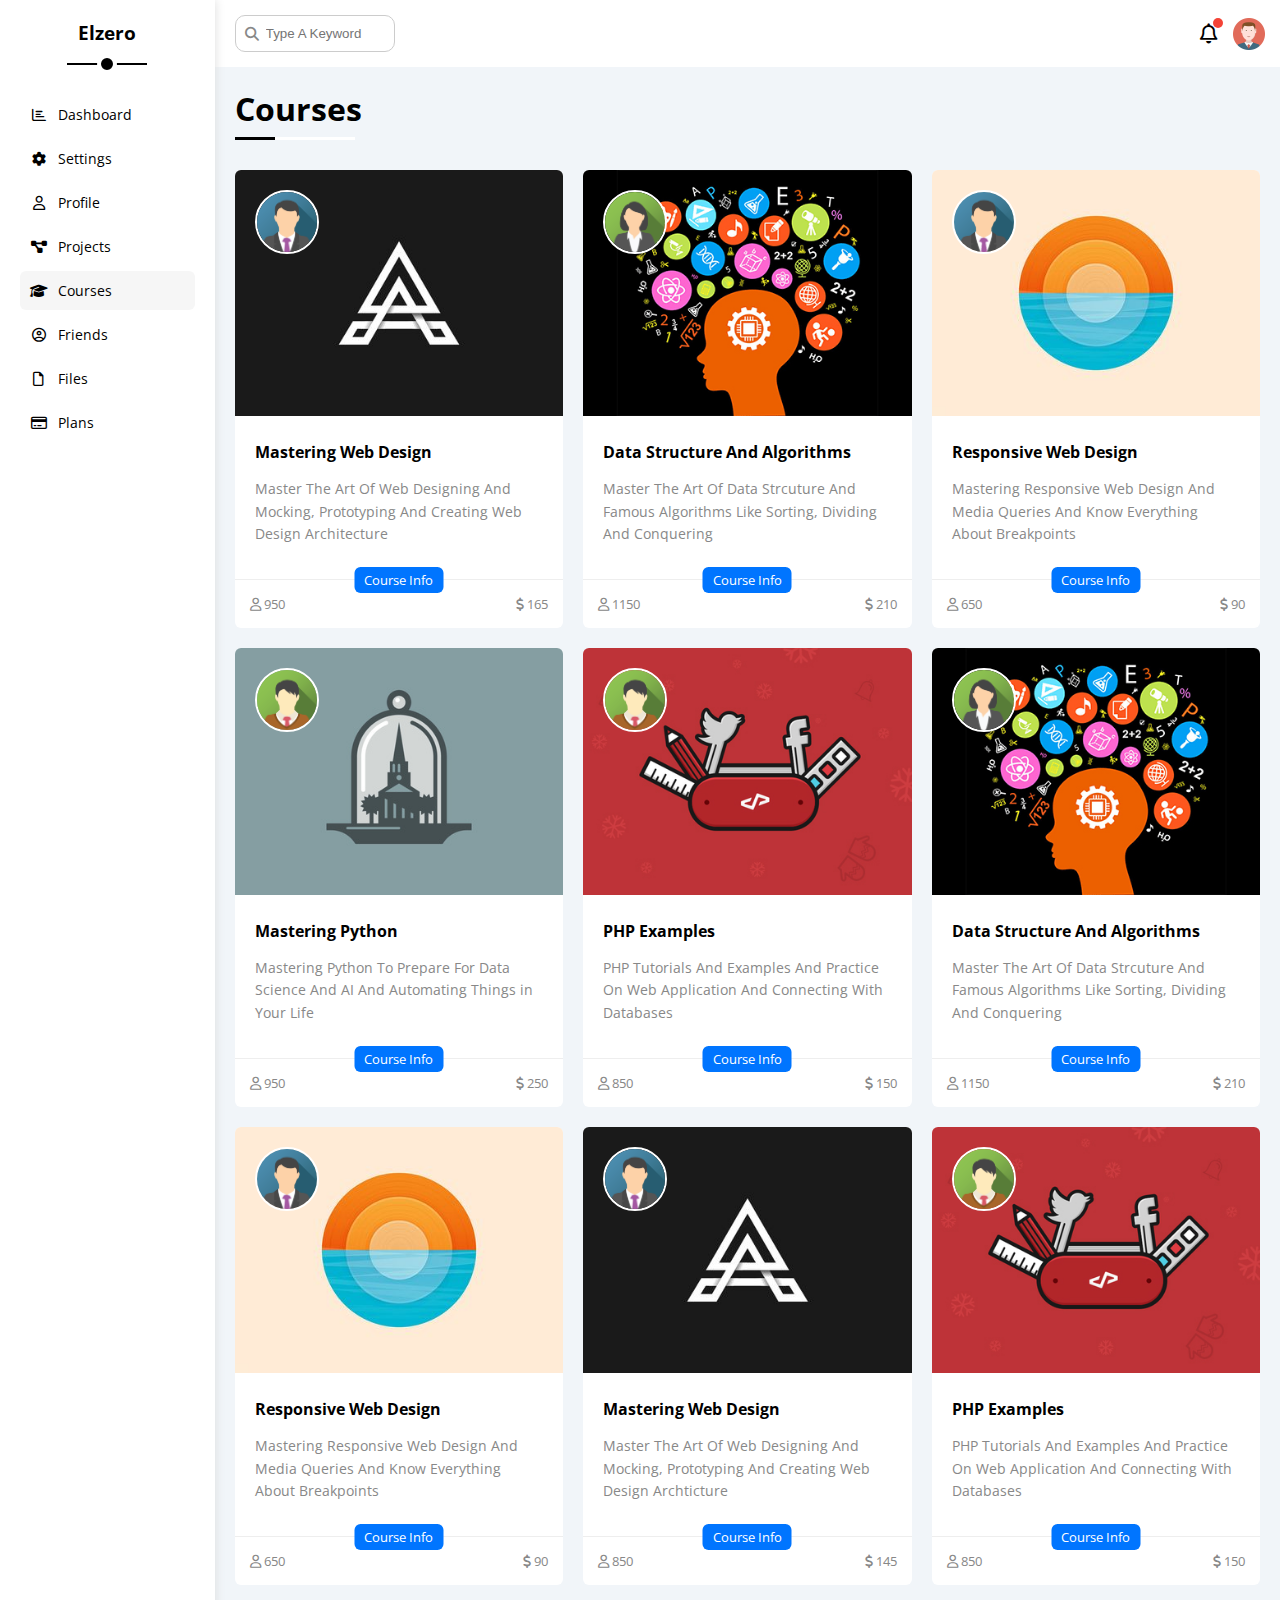
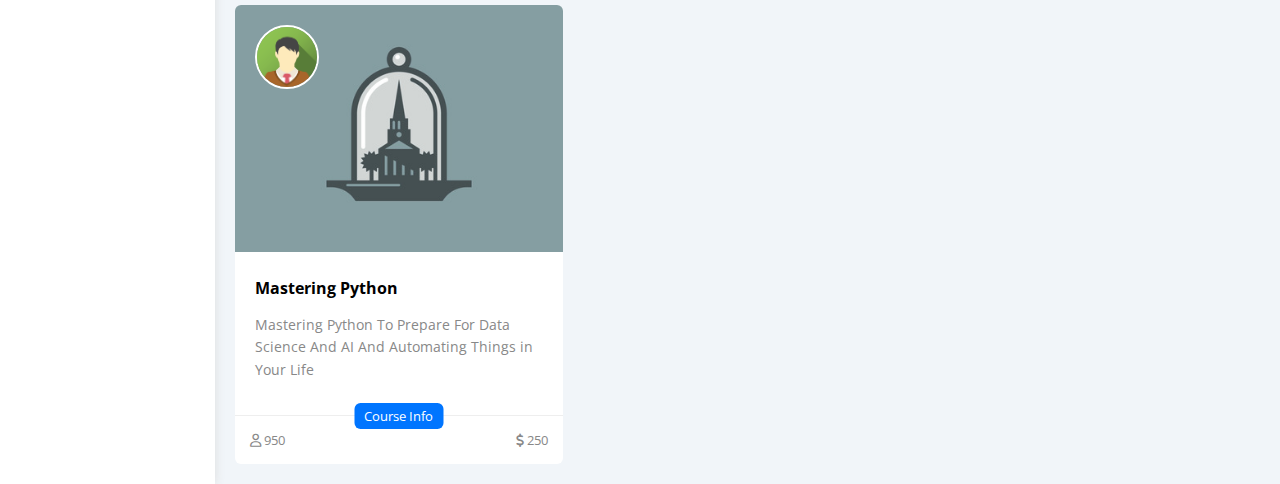
==== courses.html @ 723e6ab2 "Mr-Mahmoud" ====
<!DOCTYPE html>
<html lang="en">
  <head>
    <meta charset="UTF-8" />
    <meta http-equiv="X-UA-Compatible" content="IE=edge" />
    <meta name="viewport" content="width=device-width, initial-scale=1.0" />
    <title>Courses</title>
    <link rel="stylesheet" href="css/all.min.css" />
    <link rel="stylesheet" href="css/framework.css" />
    <link rel="stylesheet" href="css/master.css" />
    <link rel="preconnect" href="https://fonts.googleapis.com" />
    <link rel="preconnect" href="https://fonts.gstatic.com" crossorigin />
    <link href="https://fonts.googleapis.com/css2?family=Open+Sans:wght@300;500&display=swap" rel="stylesheet" />
  </head>
  <body>
    <div class="page d-flex">
      <div class="sidebar bg-white p-20 p-relative">
        <h3 class="p-relative txt-c mt-0">Elzero</h3>
        <ul>
          <li>
            <a class="d-flex align-center fs-14 c-black rad-6 p-10" href="index.html">
              <i class="fa-regular fa-chart-bar fa-fw"></i>
              <span>Dashboard</span>
            </a>
          </li>
          <li>
            <a class="d-flex align-center fs-14 c-black rad-6 p-10" href="settings.html">
              <i class="fa-solid fa-gear fa-fw"></i>
              <span>Settings</span>
            </a>
          </li>
          <li>
            <a class="d-flex align-center fs-14 c-black rad-6 p-10" href="profile.html">
              <i class="fa-regular fa-user fa-fw"></i>
              <span>Profile</span>
            </a>
          </li>
          <li>
            <a class="d-flex align-center fs-14 c-black rad-6 p-10" href="projects.html">
              <i class="fa-solid fa-diagram-project fa-fw"></i>
              <span>Projects</span>
            </a>
          </li>
          <li>
            <a class="active d-flex align-center fs-14 c-black rad-6 p-10" href="courses.html">
              <i class="fa-solid fa-graduation-cap fa-fw"></i>
              <span>Courses</span>
            </a>
          </li>
          <li>
            <a class="d-flex align-center fs-14 c-black rad-6 p-10" href="friends.html">
              <i class="fa-regular fa-circle-user fa-fw"></i>
              <span>Friends</span>
            </a>
          </li>
          <li>
            <a class="d-flex align-center fs-14 c-black rad-6 p-10" href="files.html">
              <i class="fa-regular fa-file fa-fw"></i>
              <span>Files</span>
            </a>
          </li>
          <li>
            <a class="d-flex align-center fs-14 c-black rad-6 p-10" href="plans.html">
              <i class="fa-regular fa-credit-card fa-fw"></i>
              <span>Plans</span>
            </a>
          </li>
        </ul>
      </div>
      <div class="content w-full">
        <!-- Start Head -->
        <div class="head bg-white p-15 between-flex">
          <div class="search p-relative">
            <input class="p-10" type="search" placeholder="Type A Keyword" />
          </div>
          <div class="icons d-flex align-center">
            <span class="notification p-relative">
              <i class="fa-regular fa-bell fa-lg"></i>
            </span>
            <img src="imgs/avatar.png" alt="" />
          </div>
        </div>
        <!-- End Head -->
        <h1 class="p-relative">Courses</h1>
        <div class="courses-page d-grid m-20 gap-20">
          <div class="course bg-white rad-6 p-relative">
            <img class="cover" src="imgs/course-01.jpg" alt="" />
            <img class="instructor" src="imgs/team-01.png" alt="" />
            <div class="p-20">
              <h4 class="m-0">Mastering Web Design</h4>
              <p class="description c-grey mt-15 fs-14">
                Master The Art Of Web Designing And Mocking, Prototyping And Creating Web Design Architecture
              </p>
            </div>
            <div class="info p-15 p-relative between-flex">
              <span class="title bg-blue c-white btn-shape">Course Info</span>
              <span class="c-grey">
                <i class="fa-regular fa-user"></i>
                950
              </span>
              <span class="c-grey">
                <i class="fa-solid fa-dollar-sign"></i>
                165
              </span>
            </div>
          </div>
          <div class="course bg-white rad-6 p-relative">
            <img class="cover" src="imgs/course-02.jpg" alt="" />
            <img class="instructor" src="imgs/team-02.png" alt="" />
            <div class="p-20">
              <h4 class="m-0">Data Structure And Algorithms</h4>
              <p class="description c-grey mt-15 fs-14">
                Master The Art Of Data Strcuture And Famous Algorithms Like Sorting, Dividing And Conquering
              </p>
            </div>
            <div class="info p-15 p-relative between-flex">
              <span class="title bg-blue c-white btn-shape">Course Info</span>
              <span class="c-grey"> <i class="fa-regular fa-user"></i> 1150</span>
              <span class="c-grey"><i class="fa-solid fa-dollar-sign"></i> 210</span>
            </div>
          </div>
          <div class="course bg-white rad-6 p-relative">
            <img class="cover" src="imgs/course-03.jpg" alt="" />
            <img class="instructor" src="imgs/team-01.png" alt="" />
            <div class="p-20">
              <h4 class="m-0">Responsive Web Design</h4>
              <p class="description c-grey mt-15 fs-14">
                Mastering Responsive Web Design And Media Queries And Know Everything About Breakpoints
              </p>
            </div>
            <div class="info p-15 p-relative between-flex">
              <span class="title bg-blue c-white btn-shape">Course Info</span>
              <span class="c-grey"> <i class="fa-regular fa-user"></i> 650</span>
              <span class="c-grey"><i class="fa-solid fa-dollar-sign"></i> 90</span>
            </div>
          </div>
          <div class="course bg-white rad-6 p-relative">
            <img class="cover" src="imgs/course-04.jpg" alt="" />
            <img class="instructor" src="imgs/team-03.png" alt="" />
            <div class="p-20">
              <h4 class="m-0">Mastering Python</h4>
              <p class="description c-grey mt-15 fs-14">
                Mastering Python To Prepare For Data Science And AI And Automating Things in Your Life
              </p>
            </div>
            <div class="info p-15 p-relative between-flex">
              <span class="title bg-blue c-white btn-shape">Course Info</span>
              <span class="c-grey"> <i class="fa-regular fa-user"></i> 950</span>
              <span class="c-grey"><i class="fa-solid fa-dollar-sign"></i> 250</span>
            </div>
          </div>
          <div class="course bg-white rad-6 p-relative">
            <img class="cover" src="imgs/course-05.jpg" alt="" />
            <img class="instructor" src="imgs/team-03.png" alt="" />
            <div class="p-20">
              <h4 class="m-0">PHP Examples</h4>
              <p class="description c-grey mt-15 fs-14">
                PHP Tutorials And Examples And Practice On Web Application And Connecting With Databases
              </p>
            </div>
            <div class="info p-15 p-relative between-flex">
              <span class="title bg-blue c-white btn-shape">Course Info</span>
              <span class="c-grey"> <i class="fa-regular fa-user"></i> 850</span>
              <span class="c-grey"><i class="fa-solid fa-dollar-sign"></i> 150</span>
            </div>
          </div>
          <div class="course bg-white rad-6 p-relative">
            <img class="cover" src="imgs/course-02.jpg" alt="" />
            <img class="instructor" src="imgs/team-02.png" alt="" />
            <div class="p-20">
              <h4 class="m-0">Data Structure And Algorithms</h4>
              <p class="description c-grey mt-15 fs-14">
                Master The Art Of Data Strcuture And Famous Algorithms Like Sorting, Dividing And Conquering
              </p>
            </div>
            <div class="info p-15 p-relative between-flex">
              <span class="title bg-blue c-white btn-shape">Course Info</span>
              <span class="c-grey"> <i class="fa-regular fa-user"></i> 1150</span>
              <span class="c-grey"><i class="fa-solid fa-dollar-sign"></i> 210</span>
            </div>
          </div>
          <div class="course bg-white rad-6 p-relative">
            <img class="cover" src="imgs/course-03.jpg" alt="" />
            <img class="instructor" src="imgs/team-01.png" alt="" />
            <div class="p-20">
              <h4 class="m-0">Responsive Web Design</h4>
              <p class="description c-grey mt-15 fs-14">
                Mastering Responsive Web Design And Media Queries And Know Everything About Breakpoints
              </p>
            </div>
            <div class="info p-15 p-relative between-flex">
              <span class="title bg-blue c-white btn-shape">Course Info</span>
              <span class="c-grey"> <i class="fa-regular fa-user"></i> 650</span>
              <span class="c-grey"><i class="fa-solid fa-dollar-sign"></i> 90</span>
            </div>
          </div>
          <div class="course bg-white rad-6 p-relative">
            <img class="cover" src="imgs/course-01.jpg" alt="" />
            <img class="instructor" src="imgs/team-01.png" alt="" />
            <div class="p-20">
              <h4 class="m-0">Mastering Web Design</h4>
              <p class="description c-grey mt-15 fs-14">
                Master The Art Of Web Designing And Mocking, Prototyping And Creating Web Design Archticture
              </p>
            </div>
            <div class="info p-15 p-relative between-flex">
              <span class="title bg-blue c-white btn-shape">Course Info</span>
              <span class="c-grey"> <i class="fa-regular fa-user"></i> 850</span>
              <span class="c-grey"><i class="fa-solid fa-dollar-sign"></i> 145</span>
            </div>
          </div>
          <div class="course bg-white rad-6 p-relative">
            <img class="cover" src="imgs/course-05.jpg" alt="" />
            <img class="instructor" src="imgs/team-03.png" alt="" />
            <div class="p-20">
              <h4 class="m-0">PHP Examples</h4>
              <p class="description c-grey mt-15 fs-14">
                PHP Tutorials And Examples And Practice On Web Application And Connecting With Databases
              </p>
            </div>
            <div class="info p-15 p-relative between-flex">
              <span class="title bg-blue c-white btn-shape">Course Info</span>
              <span class="c-grey"> <i class="fa-regular fa-user"></i> 850</span>
              <span class="c-grey"><i class="fa-solid fa-dollar-sign"></i> 150</span>
            </div>
          </div>
          <div class="course bg-white rad-6 p-relative">
            <img class="cover" src="imgs/course-04.jpg" alt="" />
            <img class="instructor" src="imgs/team-03.png" alt="" />
            <div class="p-20">
              <h4 class="m-0">Mastering Python</h4>
              <p class="description c-grey mt-15 fs-14">
                Mastering Python To Prepare For Data Science And AI And Automating Things in Your Life
              </p>
            </div>
            <div class="info p-15 p-relative between-flex">
              <span class="title bg-blue c-white btn-shape">Course Info</span>
              <span class="c-grey"> <i class="fa-regular fa-user"></i> 950</span>
              <span class="c-grey"><i class="fa-solid fa-dollar-sign"></i> 250</span>
            </div>
          </div>
        </div>
      </div>
    </div>
  </body>
</html>
---- css/framework.css ----
:root {
  --blue-color: #0075ff;
  --blue-alt-color: #0d69d5;
  --orange-color: #f59e0b;
  --green-color: #22c55e;
  --red-color: #f44336;
  --grey-color: #888;
}
/* Start Box */
.d-flex {
  display: flex;
}
.f-wrap {
  flex-wrap: wrap;
}
.align-center {
  align-items: center;
}
.space-between {
  justify-content: space-between;
}
.d-grid {
  display: grid;
}
.gap-20 {
  gap: 20px;
}
.d-block {
  display: block;
}
@media (max-width: 767px) {
  .block-mobile {
    display: block;
  }
  .hide-mobile {
    display: none;
  }
}
/* End Box */
/* Start Padding + Margin */
.p-10 {
  padding: 10px;
}
.p-15 {
  padding: 15px;
}
.p-20 {
  padding: 20px;
}
.pt-10 {
  padding-top: 10px;
}
.pt-15 {
  padding-top: 15px;
}
.pt-20 {
  padding-top: 20px;
}
.pb-10 {
  padding-bottom: 10px;
}
.pb-15 {
  padding-bottom: 15px;
}
.pb-20 {
  padding-bottom: 20px;
}
.pl-15 {
  padding-left: 15px;
}
.m-0 {
  margin: 0;
}
.m-15 {
  margin: 15px;
}
.m-20 {
  margin: 20px;
}
.mt-0 {
  margin-top: 0;
}
.mt-5 {
  margin-top: 5px;
}
.mt-10 {
  margin-top: 10px;
}
.mt-15 {
  margin-top: 15px;
}
.mt-20 {
  margin-top: 20px;
}
.mt-25 {
  margin-top: 25px;
}
.mr-10 {
  margin-right: 10px;
}
.mr-15 {
  margin-right: 15px;
}
.mb-5 {
  margin-bottom: 5px;
}
.mb-10 {
  margin-bottom: 10px;
}
.mb-15 {
  margin-bottom: 15px;
}
.mb-20 {
  margin-bottom: 20px;
}
.mb-25 {
  margin-bottom: 25px;
}
/* End Padding + Margin */
/* Start Color */
.c-black {
  color: black;
}
.c-white {
  color: white;
}
.c-grey {
  color: var(--grey-color);
}
.c-red {
  color: var(--red-color);
}
.c-green {
  color: var(--green-color);
}
.c-blue {
  color: var(--blue-color);
}
.c-orange {
  color: var(--orange-color);
}
.bg-red {
  background-color: var(--red-color);
}
.bg-green {
  background-color: var(--green-color);
}
.bg-blue {
  background-color: var(--blue-color);
}
.bg-orange {
  background-color: var(--orange-color);
}
.bg-white {
  background-color: white;
}
.bg-eee {
  background-color: #eee;
}
/* End Color */
/* Start Position */
.p-relative {
  position: relative;
}
.p-absolute {
  position: absolute;
}
/* End Position */
/* Start Font */
.txt-c {
  text-align: center;
}
.fs-13 {
  font-size: 13px;
}
.fs-14 {
  font-size: 14px;
}
.fs-15 {
  font-size: 15px;
}
.fs-25 {
  font-size: 25px;
}
.fw-bold {
  font-weight: bold;
}
@media (max-width: 767px) {
  .txt-c-mobile {
    text-align: center;
  }
}
/* End Font */
/* Start Border */
.rad-6 {
  border-radius: 6px;
}
.rad-10 {
  border-radius: 10px;
}
.rad-half {
  border-radius: 50%;
}
.b-none {
  border: none;
}
.border-ccc {
  border: 1px solid #ccc;
}
.border-eee {
  border: 1px solid #eee;
}

/* End Border */
/* Start Width + Height */
.w-full {
  width: 100%;
}
.w-100 {
  width: 100px;
}
.w-fit {
  width: fit-content;
}
.h-full {
  height: 100%;
}
.h-100 {
  height: 100px;
}
/* End Width + Height */
/* Start Components */
.center-flex {
  display: flex;
  align-items: center;
  justify-content: center;
}
.between-flex {
  display: flex;
  align-items: center;
  justify-content: space-between;
}
.btn-shape {
  padding: 4px 10px;
  border-radius: 6px;
}
/* End Components */
---- css/master.css ----
:root {
  --blue-color: #0075ff;
  --blue-alt-color: #0d69d5;
  --orange-color: #f59e0b;
  --green-color: #22c55e;
  --red-color: #f44336;
  --grey-color: #888;
}
* {
  box-sizing: border-box;
}
body {
  font-family: "Open Sans", sans-serif;
  margin: 0;
}
*:focus {
  outline: none;
}
a {
  text-decoration: none;
}
ul {
  list-style: none;
  padding: 0;
}
::-webkit-scrollbar {
  width: 15px;
}
::-webkit-scrollbar-track {
  background-color: white;
}
::-webkit-scrollbar-thumb {
  background-color: var(--blue-color);
}
::-webkit-scrollbar-thumb:hover {
  background-color: var(--blue-alt-color);
}
.page {
  background-color: #f1f5f9;
  min-height: 100vh;
}
/* Start Sidebar */
.sidebar {
  width: 250px;
  box-shadow: 0 0 10px #ddd;
}
.sidebar > h3 {
  margin-bottom: 50px;
}
.sidebar > h3::before,
.sidebar > h3::after {
  content: "";
  background-color: black;
  transform: translateX(-50%);
  position: absolute;
  left: 50%;
}
.sidebar > h3::before {
  width: 80px;
  height: 2px;
  bottom: -20px;
}
.sidebar > h3::after {
  bottom: -29px;
  width: 12px;
  height: 12px;
  border-radius: 50%;
  border: 4px solid white;
}
.sidebar ul li a {
  transition: 0.3s;
  margin-bottom: 5px;
}
.sidebar ul li a:hover,
.sidebar ul li a.active {
  background-color: #f6f6f6;
}
.sidebar ul li a span {
  font-size: 14px;
  margin-left: 10px;
}
@media (max-width: 767px) {
  .sidebar {
    width: 58px;
    padding: 10px;
  }
  .sidebar > h3 {
    font-size: 13px;
    margin-bottom: 15px;
  }
  .sidebar > h3::before,
  .sidebar > h3::after {
    display: none;
  }
  .sidebar ul li a span {
    display: none;
  }
}
/* End Sidebar */
/* Start Content */
.content {
  overflow: hidden;
}
.head .search::before {
  font-family: var(--fa-style-family-classic);
  content: "\f002";
  font-weight: 900;
  position: absolute;
  left: 15px;
  top: 50%;
  transform: translateY(-50%);
  font-size: 14px;
  color: var(--grey-color);
}
.head .search input {
  border: 1px solid #ccc;
  border-radius: 10px;
  margin-left: 5px;
  padding-left: 30px;
  width: 160px;
  transition: width 0.3s;
}
.head .search input:focus {
  width: 200px;
}
.head .search input:focus::placeholder {
  opacity: 0;
}
.head .icons .notification::before {
  content: "";
  position: absolute;
  width: 10px;
  height: 10px;
  background-color: var(--red-color);
  border-radius: 50%;
  right: -5px;
  top: -5px;
}
.head .icons img {
  width: 32px;
  height: 32px;
  margin-left: 15px;
}
.page h1 {
  margin: 20px 20px 40px;
}
.page h1::before,
.page h1::after {
  content: "";
  height: 3px;
  position: absolute;
  bottom: -10px;
  left: 0;
}
.page h1::before {
  background-color: white;
  width: 120px;
}
.page h1::after {
  background-color: black;
  width: 40px;
}
.wrapper {
  grid-template-columns: repeat(auto-fill, minmax(450px, 1fr));
  margin-left: 20px;
  margin-right: 20px;
  margin-bottom: 20px;
}
@media (max-width: 767px) {
  .wrapper {
    grid-template-columns: minmax(200px, 1fr);
    margin-left: 10px;
    margin-right: 10px;
    gap: 10px;
  }
}
/* End Content */
/* Start Welcome Widget */
.welcome {
  overflow: hidden;
}
.welcome .intro img {
  width: 200px;
  margin-bottom: -10px;
}
.welcome .avatar {
  width: 64px;
  height: 64px;
  border: 2px solid white;
  border-radius: 50%;
  padding: 2px;
  box-shadow: 0 0 5px #ddd;
  margin-left: 20px;
  margin-top: -32px;
}
.welcome .body {
  border-top: 1px solid #eee;
  border-bottom: 1px solid #eee;
}
.welcome .body > div {
  flex: 1;
}
.welcome .visit {
  margin: 0 15px 15px auto;
  transition: 0.3s;
}
.welcome .visit:hover {
  background-color: var(--blue-alt-color);
}
@media (max-width: 767px) {
  .welcome .intro {
    padding-bottom: 30px;
  }
  .welcome .avatar {
    margin-left: 0;
  }
  .welcome .body > div:not(:last-child) {
    margin-bottom: 20px;
  }
}
/* End Welcome Widget */
/* Start Quick Draft Widget */
.quick-draft textarea {
  resize: none;
  min-height: 180px;
}
.quick-draft .save {
  margin-left: auto;
  transition: 0.3s;
  cursor: pointer;
}
.quick-draft .save:hover {
  background-color: var(--blue-alt-color);
}
/* End Quick Draft Widget */
/* Start Targets */
.targets .target-row .icon {
  width: 80px;
  height: 80px;
  margin-right: 15px;
}
.targets .details {
  flex: 1;
}
.targets .details .progress {
  height: 4px;
}
.targets .details .progress > span {
  position: absolute;
  left: 0;
  top: 0;
  height: 100%;
}
.targets .details .progress > span span {
  position: absolute;
  bottom: 16px;
  right: -16px;
  color: white;
  padding: 2px 5px;
  border-radius: 6px;
  font-size: 13px;
}
.targets .details .progress > span span::after {
  content: "";
  border-color: transparent;
  border-width: 5px;
  border-style: solid;
  position: absolute;
  bottom: -10px;
  left: 50%;
  transform: translateX(-50%);
}
.targets .details .progress > .blue span::after {
  border-top-color: var(--blue-color);
}
.targets .details .progress > .orange span::after {
  border-top-color: var(--orange-color);
}
.targets .details .progress > .green span::after {
  border-top-color: var(--green-color);
}
.blue .icon,
.blue .progress {
  background-color: rgb(0 117 255 / 20%);
}
.orange .icon,
.orange .progress {
  background-color: rgb(245 158 11 / 20%);
}
.green .icon,
.green .progress {
  background-color: rgb(34 197 94 / 20%);
}
/* End Targets */
/* Start Tickets */
.tickets .box {
  border: 1px solid #ccc;
  width: calc(50% - 10px);
}
@media (max-width: 767px) {
  .tickets .box {
    width: 100%;
  }
}
/* End Tickets */
/* Start Latest News */
.latest-news .news-row:not(:last-of-type) {
  margin-bottom: 20px;
  padding-bottom: 20px;
  border-bottom: 1px solid #eee;
}
.latest-news .news-row img {
  width: 100px;
  border-radius: 6px;
  margin-right: 15px;
}
.latest-news .info {
  flex-grow: 1;
}
.latest-news .info h3 {
  margin: 0 0 6px;
  font-size: 16px;
}
@media (max-width: 767px) {
  .latest-news .news-row {
    display: block;
  }
  .latest-news .news-row .label {
    margin: 10px auto;
    width: fit-content;
  }
}
/* End Latest News */
/* Start Tasks */
.tasks .task-row:not(:last-of-type) {
  margin-bottom: 15px;
  padding-bottom: 15px;
  border-bottom: 1px solid #eee;
}
.tasks .info {
  flex-grow: 1;
}
.tasks .done {
  opacity: 0.3;
}
.tasks .done h3,
.tasks .done p {
  text-decoration: line-through;
}
.tasks .delete {
  cursor: pointer;
  transition: 0.3s;
}
.tasks .delete:hover {
  color: var(--red-color);
}
/* End Tasks */
/* Start Latest Uploads */
.latest-uploads ul li:not(:last-child) {
  border-bottom: 1px solid #eee;
}
.latest-uploads ul li img {
  width: 40px;
  height: 40px;
}
/* End Latest Uploads */
/* Start Last Project */
.last-project ul::before {
  content: "";
  position: absolute;
  left: 11px;
  width: 2px;
  height: 100%;
  background-color: var(--blue-color);
}
.last-project ul li::before {
  content: "";
  width: 20px;
  height: 20px;
  display: block;
  border-radius: 50%;
  background-color: white;
  border: 2px solid white;
  outline: 2px solid var(--blue-color);
  margin-right: 15px;
  z-index: 1;
}
.last-project ul li.done::before {
  background-color: var(--blue-color);
}
.last-project ul li.current::before {
  animation: change-color 0.8s infinite alternate;
}
.last-project .launch-icon {
  position: absolute;
  width: 160px;
  right: 0;
  bottom: 0;
  opacity: 0.1;
}
/* End Last Project */
/* Start Reminders */
.reminders ul li .key {
  width: 15px;
  height: 15px;
}
.reminders ul li > .blue {
  border-left: 2px solid var(--blue-color);
}
.reminders ul li > .green {
  border-left: 2px solid var(--green-color);
}
.reminders ul li > .orange {
  border-left: 2px solid var(--orange-color);
}
.reminders ul li > .red {
  border-left: 2px solid var(--red-color);
}
/* End Reminders */
/* Start Latest Post */
.latest-post .avatar {
  width: 48px;
  height: 48px;
}
.latest-post .post-content {
  text-transform: capitalize;
  line-height: 1.8;
  border-top: 1px solid #eee;
  border-bottom: 1px solid #eee;
  min-height: 140px;
}
/* End Latest Post */
/* Start Social Media */
.social-media .box {
  padding-left: 70px;
}
.social-media .box i {
  position: absolute;
  left: 0;
  top: 0;
  width: 52px;
  transition: 0.3s;
}
.social-media .box i:hover {
  transform: rotate(5deg);
}
.social-media .twitter {
  background-color: rgb(29 161 242 / 20%);
  color: #1da1f2;
}
.social-media .twitter i,
.social-media .twitter a {
  background-color: #1da1f2;
}
.social-media .facebook {
  background-color: rgb(24 119 242 / 20%);
  color: #1da1f2;
}
.social-media .facebook i,
.social-media .facebook a {
  background-color: #1877f2;
}
.social-media .youtube {
  background-color: rgb(255 0 0 / 20%);
  color: #ff0000;
}
.social-media .youtube i,
.social-media .youtube a {
  background-color: #ff0000;
}
.social-media .linkedin {
  background-color: rgb(0 119 181 / 20%);
  color: #0077b5;
}
.social-media .linkedin i,
.social-media .linkedin a {
  background-color: #0077b5;
}
/* End Social Media */
/* Start Projects Table */
.projects .responsive-table {
  overflow-x: auto;
}
.projects table {
  min-width: 1000px;
  border-spacing: 0;
}
.projects thead td {
  background-color: #eee;
  font-weight: bold;
}
.projects table td {
  padding: 15px;
}
.projects tbody td {
  border-bottom: 1px solid #eee;
  border-left: 1px solid #eee;
  transition: 0.3s;
}
.projects table tbody tr td:last-child {
  border-right: 1px solid #eee;
}
.projects tbody tr:hover td {
  background-color: #faf7f7;
}
.projects table img {
  width: 32px;
  height: 32px;
  border-radius: 50%;
  padding: 2px;
  background-color: white;
}
.projects table img:not(:first-child) {
  margin-left: -20px;
}
.projects table .label {
  font-size: 13px;
}
/* End Projects Table */
/* Start Settings */
.settings-page {
  grid-template-columns: repeat(auto-fill, minmax(500px, 1fr));
}
@media (max-width: 767px) {
  .settings-page {
    grid-template-columns: minmax(100px, 1fr);
    margin-left: 10px;
    margin-right: 10px;
    gap: 10px;
  }
}
.settings-page .close-message {
  border: 1px solid #ccc;
  resize: none;
  min-height: 150px;
}
.settings-page .email {
  display: inline-flex;
  width: calc(100% - 80px);
}
.settings-page .sec-box {
  padding-bottom: 15px;
}
.settings-page .sec-box:not(:last-of-type) {
  border-bottom: 1px solid #eee;
}
.settings-page .sec-box .button {
  transition: 0.3s;
}
.settings-page .sec-box .button:hover {
  background-color: var(--blue-alt-color);
}
.settings-page .social-boxes i {
  width: 40px;
  height: 40px;
  background-color: #f6f6f6;
  border: 1px solid #ddd;
  border-right: none;
  border-radius: 6px 0 0 6px;
  transition: 0.3s;
}
.settings-page .social-boxes input {
  height: 40px;
  background-color: #f6f6f6;
  border: 1px solid #ddd;
  padding-left: 10px;
  border-radius: 0 6px 6px 0;
}
.settings-page .social-boxes > div:focus-within i {
  color: black;
}
.widgets-control .control input[type="checkbox"] {
  -webkit-appearance: none;
  appearance: none;
}
.widgets-control .control label {
  padding-left: 30px;
  cursor: pointer;
  position: relative;
}
.widgets-control .control label::before,
.widgets-control .control label::after {
  position: absolute;
  left: 0;
  top: 50%;
  margin-top: -9px;
  border-radius: 4px;
}
.widgets-control .control label::before {
  content: "";
  width: 14px;
  height: 14px;
  border: 2px solid var(--grey-color);
}
.widgets-control .control label:hover::before {
  border-color: var(--blue-alt-color);
}
.widgets-control .control label::after {
  font-family: var(--fa-style-family-classic);
  content: "\f00c";
  font-weight: 900;
  background-color: var(--blue-color);
  color: white;
  font-size: 12px;
  width: 18px;
  height: 18px;
  display: flex;
  justify-content: center;
  align-items: center;
  transform: scale(0) rotate(360deg);
  transition: 0.3s;
}
.widgets-control .control input[type="checkbox"]:checked + label::after {
  transform: scale(1);
}
.backup-control input[type="radio"] {
  -webkit-appearance: none;
  appearance: none;
}
.backup-control .date label {
  padding-left: 30px;
  cursor: pointer;
  position: relative;
}
.backup-control .date label::before {
  content: "";
  position: absolute;
  top: 50%;
  left: 0;
  margin-top: -11px;
  width: 18px;
  height: 18px;
  border: 2px solid var(--grey-color);
  border-radius: 50%;
}
.backup-control .date label::after {
  content: "";
  position: absolute;
  left: 5px;
  top: 5px;
  width: 12px;
  height: 12px;
  background: var(--blue-color);
  border-radius: 50%;
  transition: 0.3s;
  transform: scale(0);
}
.backup-control .date input[type="radio"]:checked + label::before {
  border-color: var(--blue-color);
}
.backup-control .date input[type="radio"]:checked + label::after {
  transform: scale(1);
}
.backup-control .servers {
  border-top: 1px solid #eee;
  padding-top: 20px;
}
@media (max-width: 767px) {
  .backup-control .servers {
    flex-wrap: wrap;
  }
}
.backup-control .servers .server {
  border: 2px solid #eee;
  position: relative;
}
.backup-control .servers .server label {
  cursor: pointer;
}
.backup-control .servers input[type="radio"]:checked + .server {
  border-color: var(--blue-color);
  color: var(--blue-color);
}
.toggle-checkbox {
  -webkit-appearance: none;
  appearance: none;
  display: none;
}
.toggle-switch {
  background-color: #ccc;
  width: 78px;
  height: 32px;
  border-radius: 16px;
  position: relative;
  transition: 0.3s;
  cursor: pointer;
}
.toggle-switch::before {
  font-family: var(--fa-style-family-classic);
  content: "\f00d";
  font-weight: 900;
  background-color: white;
  width: 24px;
  height: 24px;
  position: absolute;
  border-radius: 50%;
  top: 4px;
  left: 4px;
  display: flex;
  justify-content: center;
  align-items: center;
  color: #aaa;
  transition: 0.3s;
}
.toggle-checkbox:checked + .toggle-switch {
  background-color: var(--blue-color);
}
.toggle-checkbox:checked + .toggle-switch::before {
  content: "\f00c";
  left: 50px;
  color: var(--blue-color);
}
.settings-page :disabled {
  cursor: no-drop;
  background-color: #f0f4f8;
  color: #bbb;
}
/* End Settings */
/* Start Profile Page */
@media (max-width: 767px) {
  .profile-page .overview {
    flex-direction: column;
  }
}
.profile-page .avatar-box {
  width: 300px;
}
@media (min-width: 768px) {
  .profile-page .avatar-box {
    border-right: 1px solid #eee;
  }
}
.profile-page .avatar-box > img {
  width: 120px;
  height: 120px;
}
.profile-page .avatar-box .level {
  height: 6px;
  overflow: hidden;
  margin: auto;
  width: 70%;
}
.profile-page .avatar-box .level span {
  position: absolute;
  left: 0;
  top: 0;
  height: 100%;
  background-color: var(--blue-color);
  border-radius: 6px;
}
.profile-page .info-box .box {
  flex-wrap: wrap;
  border-bottom: 1px solid #eee;
  transition: 0.3s;
}
.profile-page .info-box .box:hover {
  background-color: #f9f9f9;
}
.profile-page .info-box .box > div {
  min-width: 250px;
  padding: 10px 0 0;
}
.profile-page .info-box h4 {
  font-weight: normal;
}
/* Start Training Code */
.profile-page .info-box .toggle-switch {
  height: 20px;
}
@media (max-width: 767px) {
  .profile-page .info-box .toggle-switch {
    margin: auto;
  }
}
.profile-page .info-box .toggle-switch::before {
  width: 12px;
  height: 12px;
  font-size: 8px;
}
.profile-page .info-box .toggle-checkbox:checked + .toggle-switch::before {
  left: 62px;
}
/* End Training Code */
@media (max-width: 767px) {
  .profile-page .other-data {
    flex-direction: column;
  }
}
.profile-page .skills-card {
  flex-grow: 1;
}
.profile-page .skills-card ul li {
  padding: 15px 0;
}
.profile-page .skills-card ul li:not(:last-child) {
  border-bottom: 1px solid #eee;
}
.profile-page .skills-card ul li span {
  display: inline-flex;
  padding: 4px 10px;
  background-color: #eee;
  border-radius: 6px;
  font-size: 14px;
}
.profile-page .skills-card ul li span:not(:last-child) {
  margin-right: 5px;
}
.profile-page .activities {
  flex-grow: 2;
}
.profile-page .activity:not(:last-of-type) {
  border-bottom: 1px solid #eee;
  padding-bottom: 20px;
  margin-bottom: 20px;
}
.profile-page .activity img {
  width: 64px;
  height: 64px;
  margin-right: 10px;
}
@media (min-width: 768px) {
  .profile-page .activity .date {
    margin-left: auto;
    text-align: right;
  }
}
@media (max-width: 767px) {
  .profile-page .activity {
    flex-direction: column;
  }
  .profile-page .activity img {
    margin-right: 0;
    margin-bottom: 15px;
  }
  .profile-page .activity .date {
    margin-top: 15px;
  }
}
/* End Profile Page */
/* Start Projects Page */
.projects-page {
  grid-template-columns: repeat(auto-fill, minmax(500px, 1fr));
}
@media (max-width: 767px) {
  .projects-page {
    grid-template-columns: minmax(200px, 1fr);
    margin-left: 10px;
    margin-right: 10px;
    gap: 10px;
  }
}
.projects-page .project .date {
  position: absolute;
  right: 10px;
  top: 10px;
}
.projects-page .project h4 {
  font-weight: normal;
}
.projects-page .project .team {
  position: relative;
  min-height: 80px;
}
.projects-page .project .team a {
  position: absolute;
  left: 0;
  bottom: 0;
}
.projects-page .project .team a:nth-child(2) {
  left: 25px;
}
.projects-page .project .team a:nth-child(3) {
  left: 50px;
}
.projects-page .project .team a:nth-child(4) {
  left: 75px;
}
.projects-page .project .team a:nth-child(5) {
  left: 100px;
}
.projects-page .project .team a:hover {
  z-index: 1000;
}
.projects-page .project .team img {
  width: 40px;
  height: 40px;
  border-radius: 50%;
  border: 2px solid white;
}
.projects-page .project .do {
  justify-content: flex-end;
  border-top: 1px solid #eee;
  padding-top: 15px;
  margin-top: 15px;
}
@media (max-width: 767px) {
  .projects-page .project .do {
    flex-direction: column;
  }
}
.projects-page .project .do span {
  padding: 3px 8px;
  margin-left: 5px;
  width: fit-content;
}
@media (max-width: 767px) {
  .projects-page .project .do span:not(:last-child) {
    margin-bottom: 15px;
  }
}
.projects-page .project .info {
  border-top: 1px solid #eee;
  margin-top: 15px;
  padding-top: 15px;
}
@media (max-width: 767px) {
  .projects-page .project .info {
    flex-direction: column;
  }
}
.projects-page .project .prog {
  height: 8px;
  width: 260px;
  position: relative;
  border-radius: 6px;
}
@media (max-width: 767px) {
  .projects-page .project .prog {
    margin-bottom: 15px;
  }
}
.projects-page .project .prog span {
  position: absolute;
  left: 0;
  top: 0;
  height: 100%;
  border-radius: 6px;
}
/* End Projects Page */
/* Start Courses Page */
.courses-page {
  grid-template-columns: repeat(auto-fill, minmax(300px, 1fr));
}
@media (max-width: 767px) {
  .courses-page {
    grid-template-columns: minmax(200px, 1fr);
    margin-left: 10px;
    margin-right: 10px;
    gap: 10px;
  }
}
.courses-page .course {
  overflow: hidden;
}
.courses-page .course .cover {
  max-width: 100%;
}
.courses-page .course .instructor {
  position: absolute;
  width: 64px;
  height: 64px;
  border-radius: 50%;
  top: 20px;
  left: 20px;
  border: 2px solid white;
}
.courses-page .course .description {
  line-height: 1.6;
}
.courses-page .course .info {
  border-top: 1px solid #eee;
  font-size: 13px;
}
.courses-page .course .info .title {
  position: absolute;
  top: -13px;
  left: 50%;
  transform: translateX(-50%);
  font-size: 13px;
}
/* End Courses Page */
/* Start Friends Page */
.friends-page {
  grid-template-columns: repeat(auto-fill, minmax(300px, 1fr));
}
@media (max-width: 767px) {
  .friends-page {
    grid-template-columns: minmax(200px, 1fr);
    margin-left: 10px;
    margin-right: 10px;
    gap: 10px;
  }
}
.friends-page .contact {
  position: absolute;
  left: 10px;
  top: 10px;
}
.friends-page .contact i {
  background-color: #eee;
  padding: 10px;
  border-radius: 50%;
  color: #666;
  font-size: 13px;
  cursor: pointer;
  transition: 0.3s;
}
.friends-page .contact i:hover {
  background-color: var(--blue-color);
  color: white;
}
.friends-page .friend .icons {
  border-top: 1px solid #eee;
  border-bottom: 1px solid #eee;
  margin-top: 15px;
  margin-bottom: 15px;
  padding-top: 15px;
  padding-bottom: 15px;
}
.friends-page .friend .icons i {
  margin-right: 5px;
}
.friends-page .friend .icons .vip {
  position: absolute;
  right: 0;
  top: 50%;
  transform: translateY(-50%);
  font-size: 40px;
  opacity: 0.2;
}
/* End Friends Page */
/* Start Files Page */
.files-page {
  flex-direction: row-reverse;
  align-items: flex-start;
}
@media (max-width: 767px) {
  .files-page {
    flex-direction: column;
    align-items: normal;
  }
}
.files-page .files-stats {
  min-width: 260px;
}
.files-page .files-stats .icon {
  width: 40px;
  height: 40px;
  margin-right: 10px;
}
.files-page .files-stats .size {
  margin-left: auto;
}
.files-page .files-stats .blue {
  background-color: rgb(0 117 255 / 20%);
}
.files-page .files-stats .green {
  background-color: rgb(34 197 94 / 20%);
}
.files-page .files-stats .red {
  background-color: rgb(244 67 54 / 20%);
}
.files-page .files-stats .orange {
  background-color: rgb(245 158 11 / 20%);
}
.files-page .files-stats .upload {
  margin: 15px auto 0;
  padding: 10px 15px;
  transition: 0.3s;
}
.files-page .files-stats .upload:hover {
  background-color: var(--blue-alt-color);
}
.files-page .files-stats .upload:hover i {
  animation: go-up 0.8s infinite;
}
.files-page .files-content {
  flex: 1;
  grid-template-columns: repeat(auto-fill, minmax(200px, 1fr));
}
.files-page .files-content img {
  width: 64px;
  height: 64px;
  transition: 0.3s;
}
.files-page .files-content .file:hover img {
  transform: rotate(5deg);
}
.files-page .files-content .info {
  border-top: 1px solid #eee;
}
/* End Files Page */
/* Start Plans Page */
.plans-page {
  grid-template-columns: repeat(auto-fill, minmax(450px, 1fr));
}
@media (max-width: 767px) {
  .plans-page {
    grid-template-columns: minmax(250px, 1fr);
    margin-left: 10px;
    margin-right: 10px;
    gap: 10px;
  }
}
.plans-page .plan .top {
  border: 3px solid white;
  outline: 3px solid transparent;
}
.plans-page .plan.green .top {
  outline-color: var(--green-color);
}
.plans-page .plan.blue .top {
  outline-color: var(--blue-color);
}
.plans-page .plan.orange .top {
  outline-color: var(--orange-color);
}
.plans-page .plan .price {
  position: relative;
  font-size: 40px;
  width: fit-content;
  margin: auto;
}
.plans-page .plan .price span {
  position: absolute;
  left: -20px;
  top: 0;
  font-size: 25px;
}
.plans-page .plan ul li {
  padding: 15px 0;
  display: flex;
  align-items: center;
  font-size: 15px;
  border-bottom: 1px solid #eee;
}
.plans-page .plan ul li .yes {
  color: var(--green-color);
}
.plans-page .plan ul li i:not(.yes, .help) {
  color: var(--red-color);
}
.plans-page .plan ul li i:first-child {
  font-size: 18px;
  margin-right: 5px;
}
.plans-page .plan ul li .help {
  color: var(--grey-color);
  margin-left: auto;
  cursor: pointer;
}
/* End Plans Page */
/* Start Animation */
@keyframes change-color {
  from {
    background-color: var(--blue-color);
  }
  to {
    background-color: white;
  }
}
@keyframes go-up {
  0%,
  100% {
    transform: translateY(0);
  }
  50% {
    transform: translateY(-5px);
  }
}
/* End Animation */
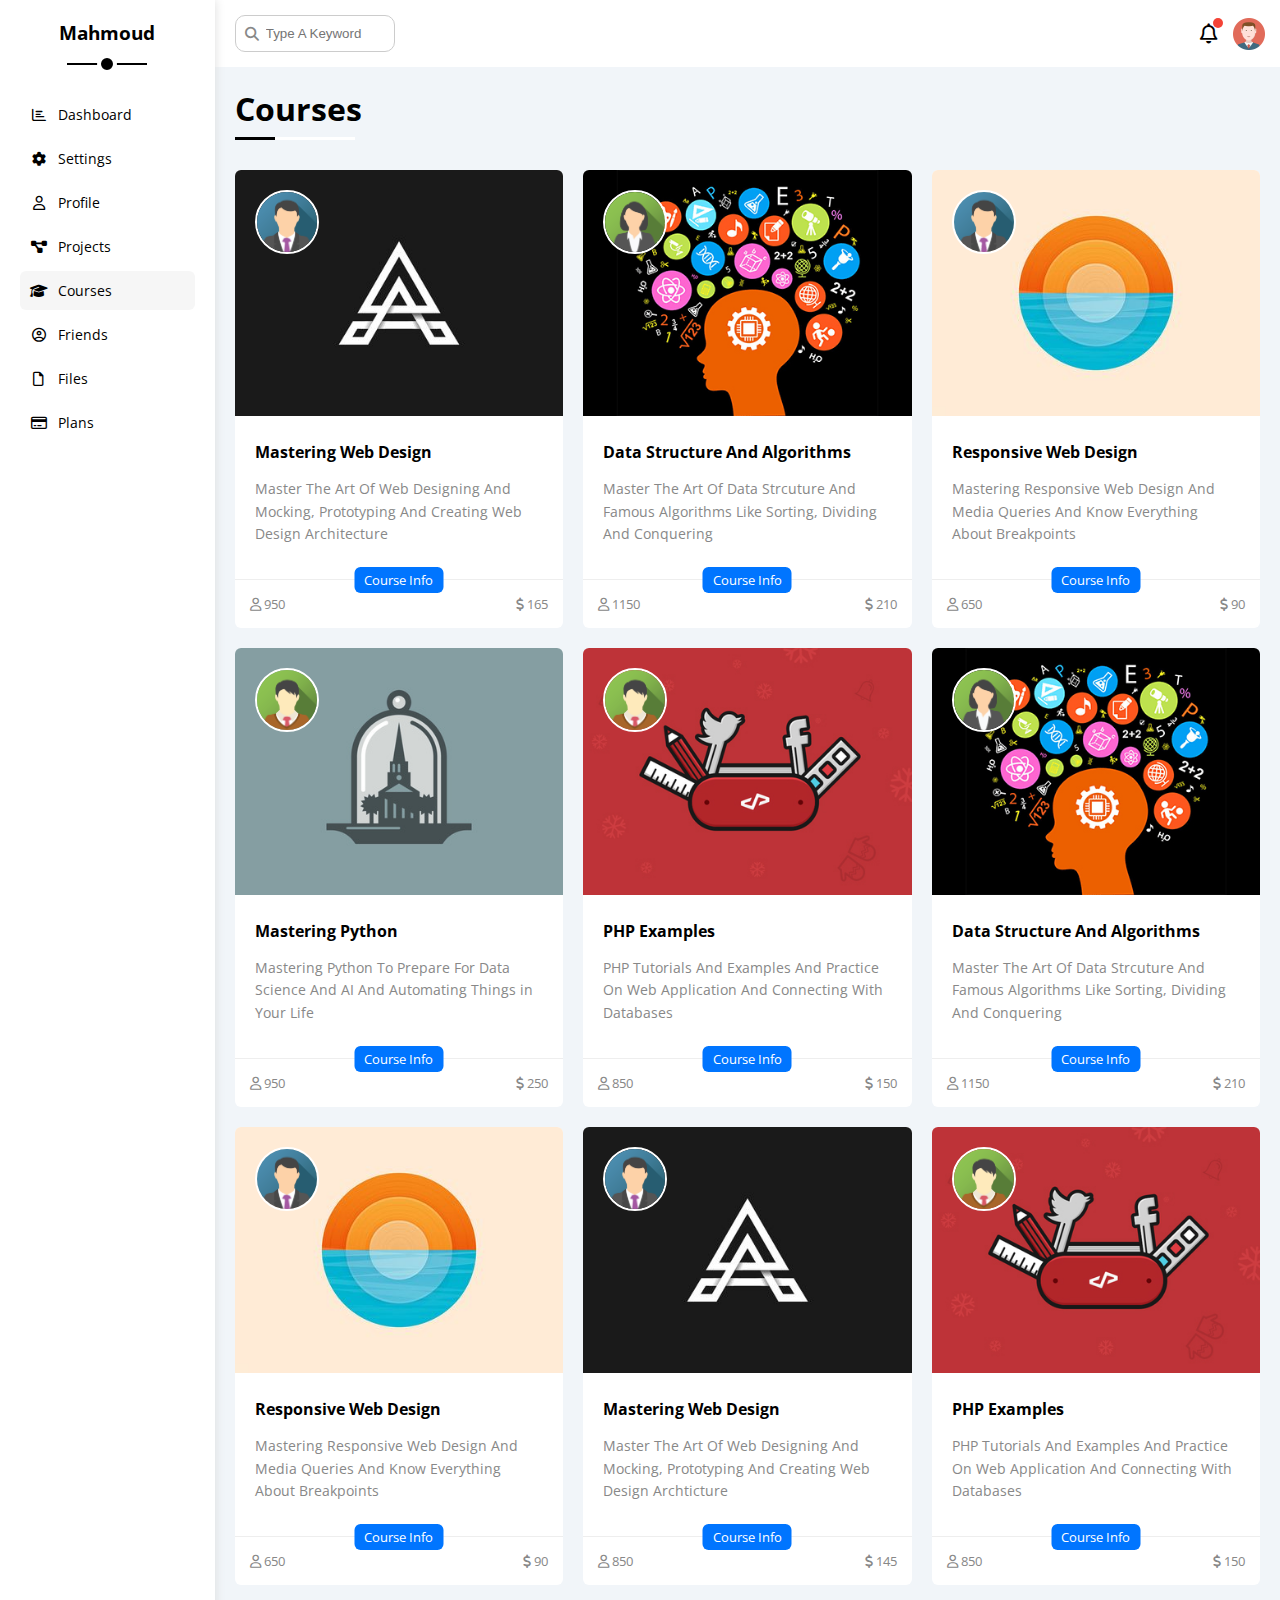
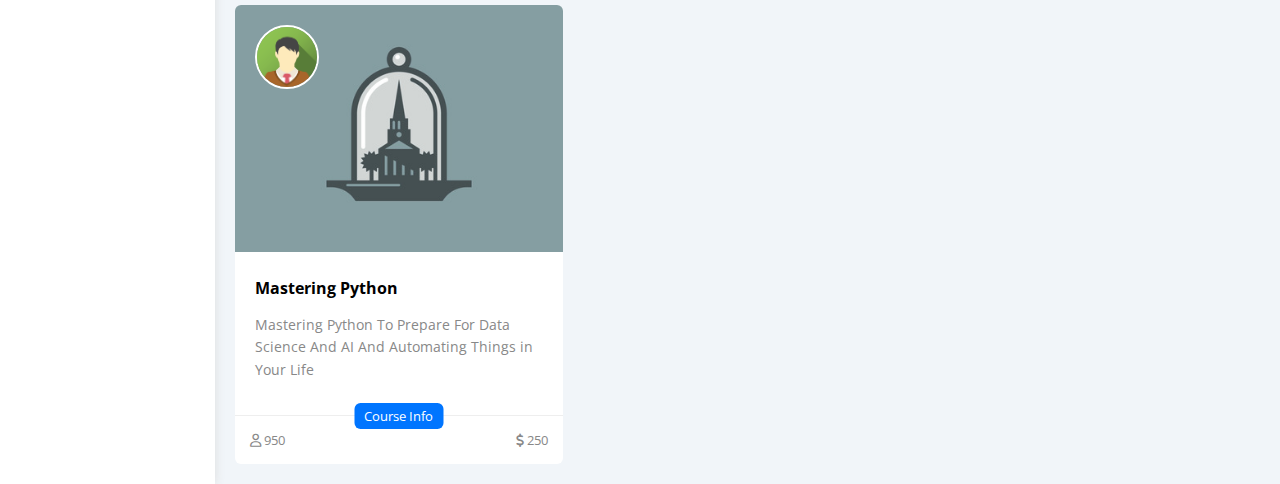
==== commit 3754f9b6: "mahmoud" ====
--- a/courses.html
+++ b/courses.html
@@ -15,7 +15,7 @@
   <body>
     <div class="page d-flex">
       <div class="sidebar bg-white p-20 p-relative">
-        <h3 class="p-relative txt-c mt-0">Elzero</h3>
+        <h3 class="p-relative txt-c mt-0">Mahmoud</h3>
         <ul>
           <li>
             <a class="d-flex align-center fs-14 c-black rad-6 p-10" href="index.html">
